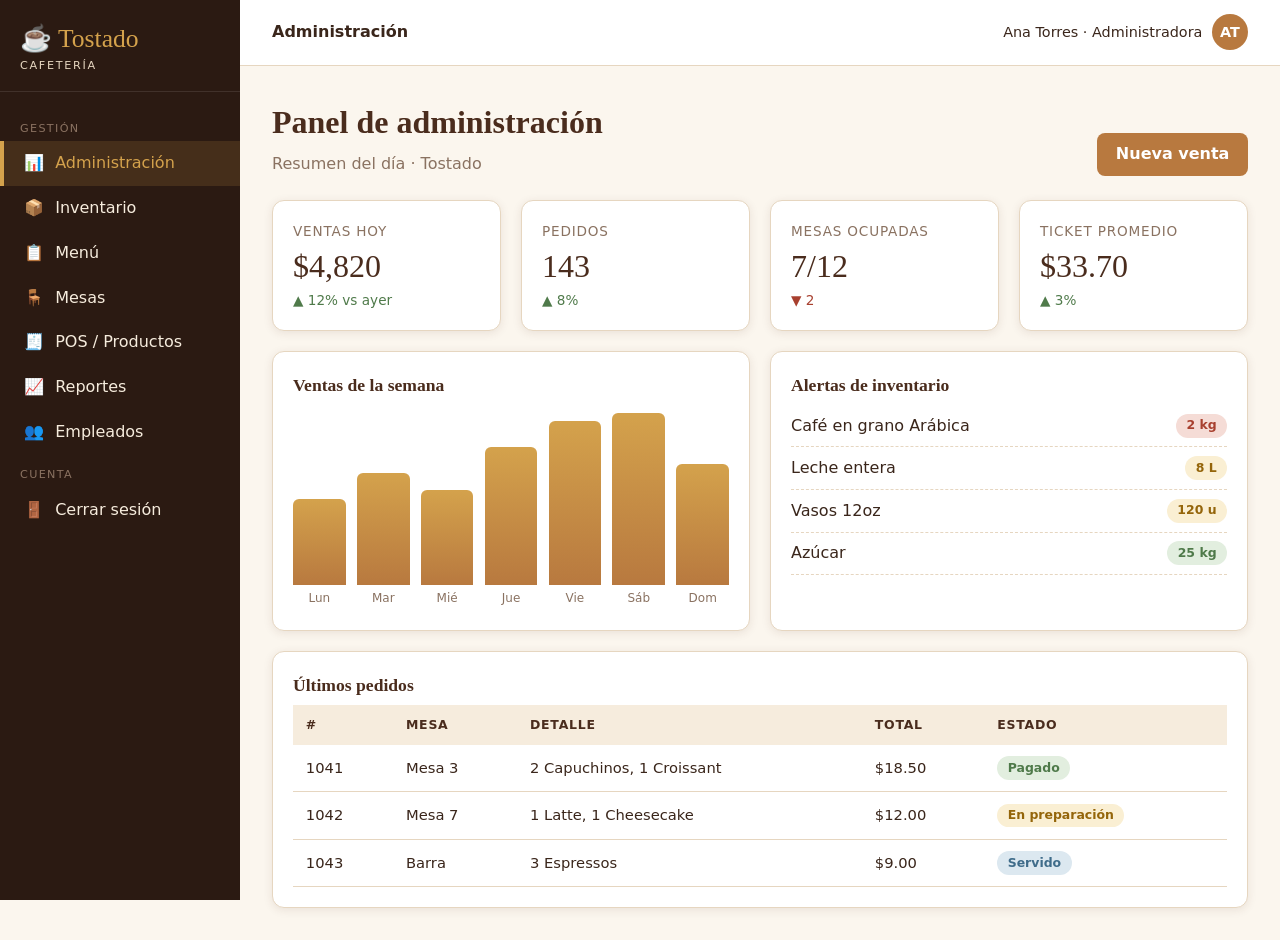
==== admin.html @ 94a6f4e5 "Add Tostado cafeteria frontend (8 pages, styles, README) Co-authored-by: diken02 <154097347+diken02@" ====
<!DOCTYPE html>
<html lang="es">
<head>
<meta charset="UTF-8">
<meta name="viewport" content="width=device-width, initial-scale=1">
<title>Administración · Tostado</title>
<link rel="stylesheet" href="css/styles.css">
</head>
<body data-title="Administración">
<main id="app">
<div class="page-head"><div><h1>Panel de administración</h1><p>Resumen del día · Tostado</p></div><a class="btn" href="pos.html">Nueva venta</a></div>
<div class="grid cols-4">
  <div class="card stat"><div class="label">Ventas hoy</div><div class="value">$4,820</div><div class="delta">▲ 12% vs ayer</div></div>
  <div class="card stat"><div class="label">Pedidos</div><div class="value">143</div><div class="delta">▲ 8%</div></div>
  <div class="card stat"><div class="label">Mesas ocupadas</div><div class="value">7/12</div><div class="delta down">▼ 2</div></div>
  <div class="card stat"><div class="label">Ticket promedio</div><div class="value">$33.70</div><div class="delta">▲ 3%</div></div>
</div>
<div class="grid cols-2" style="margin-top:1.25rem">
  <div class="card"><h3>Ventas de la semana</h3><div class="chart-wrap"><div class="chart"><div style="height:50%"><span>Lun</span></div><div style="height:65%"><span>Mar</span></div><div style="height:55%"><span>Mié</span></div><div style="height:80%"><span>Jue</span></div><div style="height:95%"><span>Vie</span></div><div style="height:100%"><span>Sáb</span></div><div style="height:70%"><span>Dom</span></div></div></div></div>
  <div class="card"><h3>Alertas de inventario</h3><ul class="list"><li>Café en grano Arábica <span class="badge danger">2 kg</span></li><li>Leche entera <span class="badge warn">8 L</span></li><li>Vasos 12oz <span class="badge warn">120 u</span></li><li>Azúcar <span class="badge ok">25 kg</span></li></ul></div>
</div>
<div class="card" style="margin-top:1.25rem"><h3>Últimos pedidos</h3><div class="table-wrap"><table><thead><tr><th>#</th><th>Mesa</th><th>Detalle</th><th>Total</th><th>Estado</th></tr></thead><tbody>
<tr><td>1041</td><td>Mesa 3</td><td>2 Capuchinos, 1 Croissant</td><td>$18.50</td><td><span class="badge ok">Pagado</span></td></tr>
<tr><td>1042</td><td>Mesa 7</td><td>1 Latte, 1 Cheesecake</td><td>$12.00</td><td><span class="badge warn">En preparación</span></td></tr>
<tr><td>1043</td><td>Barra</td><td>3 Espressos</td><td>$9.00</td><td><span class="badge info">Servido</span></td></tr>
</tbody></table></div></div>
</main>
<script src="js/app.js"></script>
</body>
</html>
---- css/styles.css ----
:root{
  --espresso:#2b1a12; --cafe:#4a2c1d; --mocha:#6f4a33; --caramelo:#b8793f; --dorado:#d4a24c;
  --crema:#f6ecdd; --leche:#fbf6ee; --blanco:#fff; --borde:#e6d6c0; --texto:#3a261b; --suave:#8a7261;
  --ok:#4f7a4a; --warn:#c88a1b; --danger:#a8402f; --info:#3f6c8a;
  --radius:12px; --shadow:0 2px 10px rgba(74,44,29,.10);
  --font:"Segoe UI",system-ui,-apple-system,Roboto,"Helvetica Neue",Arial,sans-serif;
  --font-title:Georgia,"Times New Roman",serif;
}
*{box-sizing:border-box}
body{margin:0;font-family:var(--font);background:var(--leche);color:var(--texto);line-height:1.5}
h1,h2,h3{font-family:var(--font-title);color:var(--cafe);margin:0 0 .4rem}
a{color:var(--caramelo)}
.layout{display:flex;min-height:100vh}
.sidebar{width:240px;background:var(--espresso);color:var(--crema);padding:1.25rem 0;flex-shrink:0;position:sticky;top:0;height:100vh;overflow-y:auto}
.brand{font-family:var(--font-title);font-size:1.6rem;padding:0 1.25rem 1rem;color:var(--dorado);border-bottom:1px solid rgba(255,255,255,.1);margin-bottom:1rem}
.brand small{display:block;font-family:var(--font);font-size:.7rem;color:var(--borde);letter-spacing:.15em;text-transform:uppercase}
.nav a{display:flex;gap:.7rem;align-items:center;padding:.65rem 1.25rem;color:var(--crema);text-decoration:none;border-left:4px solid transparent}
.nav a:hover{background:rgba(255,255,255,.07)}
.nav a.active{background:rgba(212,162,76,.15);border-left-color:var(--dorado);color:var(--dorado)}
.nav .sep{padding:.8rem 1.25rem .2rem;font-size:.7rem;text-transform:uppercase;letter-spacing:.12em;color:var(--suave)}
.main{flex:1;min-width:0}
.topbar{display:flex;justify-content:space-between;align-items:center;gap:1rem;padding:.9rem 2rem;background:var(--blanco);border-bottom:1px solid var(--borde)}
.topbar .user{display:flex;align-items:center;gap:.6rem;font-size:.9rem}
.avatar{width:36px;height:36px;border-radius:50%;background:var(--caramelo);color:#fff;display:grid;place-items:center;font-weight:700}
.btn.menu-toggle{display:none}
.content{padding:2rem}
.page-head{display:flex;justify-content:space-between;align-items:flex-end;flex-wrap:wrap;gap:1rem;margin-bottom:1.5rem}
.page-head p{margin:0;color:var(--suave)}
.grid{display:grid;gap:1.25rem}
.grid.cols-4{grid-template-columns:repeat(4,1fr)}
.grid.cols-3{grid-template-columns:repeat(3,1fr)}
.grid.cols-2{grid-template-columns:repeat(2,1fr)}
.card{background:var(--blanco);border:1px solid var(--borde);border-radius:var(--radius);box-shadow:var(--shadow);padding:1.25rem}
.card h3{font-size:1.1rem}
.stat .value{font-family:var(--font-title);font-size:2rem;color:var(--cafe)}
.stat .label{color:var(--suave);font-size:.85rem;text-transform:uppercase;letter-spacing:.06em}
.stat .delta{font-size:.85rem;color:var(--ok)}
.stat .delta.down{color:var(--danger)}
.btn{display:inline-block;border:1px solid transparent;border-radius:8px;padding:.55rem 1.1rem;font:inherit;font-weight:600;cursor:pointer;text-decoration:none;background:var(--caramelo);color:#fff}
.btn:hover{background:var(--mocha)}
.btn.secondary{background:transparent;color:var(--cafe);border-color:var(--mocha)}
.btn.secondary:hover{background:var(--crema)}
.btn.danger{background:var(--danger)}
.btn.sm{padding:.3rem .7rem;font-size:.85rem}
.btn.block{width:100%;text-align:center}
.table-wrap{overflow-x:auto}
table{width:100%;border-collapse:collapse;font-size:.92rem}
th{text-align:left;background:var(--crema);color:var(--cafe);padding:.65rem .8rem;font-size:.78rem;text-transform:uppercase;letter-spacing:.06em}
td{padding:.7rem .8rem;border-bottom:1px solid var(--borde)}
tr:hover td{background:var(--leche)}
.badge{display:inline-block;padding:.15rem .65rem;border-radius:999px;font-size:.78rem;font-weight:600;background:var(--crema);color:var(--cafe)}
.badge.ok{background:#e2eedf;color:var(--ok)}
.badge.warn{background:#faefd3;color:#94650a}
.badge.danger{background:#f5dcd6;color:var(--danger)}
.badge.info{background:#dce8f0;color:var(--info)}
label{display:block;font-size:.85rem;font-weight:600;margin-bottom:.25rem;color:var(--cafe)}
input,select,textarea{width:100%;padding:.55rem .75rem;border:1px solid var(--borde);border-radius:8px;font:inherit;background:var(--leche);color:var(--texto)}
input:focus,select:focus,textarea:focus{outline:2px solid var(--dorado);border-color:var(--dorado)}
.form-row{margin-bottom:1rem}
.form-grid{display:grid;grid-template-columns:repeat(2,1fr);gap:1rem}
.filters{display:flex;gap:.75rem;flex-wrap:wrap;margin-bottom:1rem}
.filters input,.filters select{width:auto;min-width:180px}
.bar{height:10px;background:var(--crema);border-radius:99px;overflow:hidden}
.bar span{display:block;height:100%;background:linear-gradient(90deg,var(--caramelo),var(--dorado))}
.chart{display:flex;align-items:flex-end;gap:.7rem;height:180px;padding-top:.5rem}
.chart div{flex:1;background:linear-gradient(var(--dorado),var(--caramelo));border-radius:6px 6px 0 0;position:relative}
.chart div span{position:absolute;bottom:-1.4rem;left:0;right:0;text-align:center;font-size:.75rem;color:var(--suave)}
.chart-wrap{padding-bottom:1.6rem}
.product{text-align:center}
.product .img{height:90px;border-radius:10px;background:linear-gradient(135deg,var(--crema),var(--borde));display:grid;place-items:center;font-size:2.4rem;margin-bottom:.6rem}
.product .price{font-weight:700;color:var(--caramelo)}
.mesa{text-align:center;border-width:2px}
.mesa .num{font-family:var(--font-title);font-size:1.8rem}
.mesa.libre{border-color:var(--ok)}
.mesa.ocupada{border-color:var(--danger);background:#fbf0ed}
.mesa.reservada{border-color:var(--warn);background:#fdf6e4}
.list{list-style:none;margin:0;padding:0}
.list li{display:flex;justify-content:space-between;padding:.55rem 0;border-bottom:1px dashed var(--borde)}
.login-page{min-height:100vh;display:grid;grid-template-columns:1.1fr 1fr}
.login-hero{background:linear-gradient(160deg,var(--espresso),var(--mocha));color:var(--crema);display:flex;flex-direction:column;justify-content:center;padding:4rem}
.login-hero h1{color:var(--dorado);font-size:3.5rem}
.login-hero p{max-width:28rem;font-size:1.1rem}
.login-form{display:flex;align-items:center;justify-content:center;padding:2rem;background:var(--crema)}
.login-form .card{width:100%;max-width:400px;padding:2rem}
@media(max-width:1024px){
  .grid.cols-4{grid-template-columns:repeat(2,1fr)}
  .grid.cols-3{grid-template-columns:repeat(2,1fr)}
  .sidebar{width:200px}
  .content{padding:1.25rem}
}
@media(max-width:768px){
  .sidebar{position:fixed;left:-260px;z-index:20;transition:left .2s;width:240px}
  .sidebar.open{left:0}
  .btn.menu-toggle{display:inline-block}
  .grid.cols-4,.grid.cols-3,.grid.cols-2,.form-grid{grid-template-columns:1fr}
  .login-page{grid-template-columns:1fr}
  .login-hero{padding:2rem}
  .topbar{padding:.9rem 1rem}
}
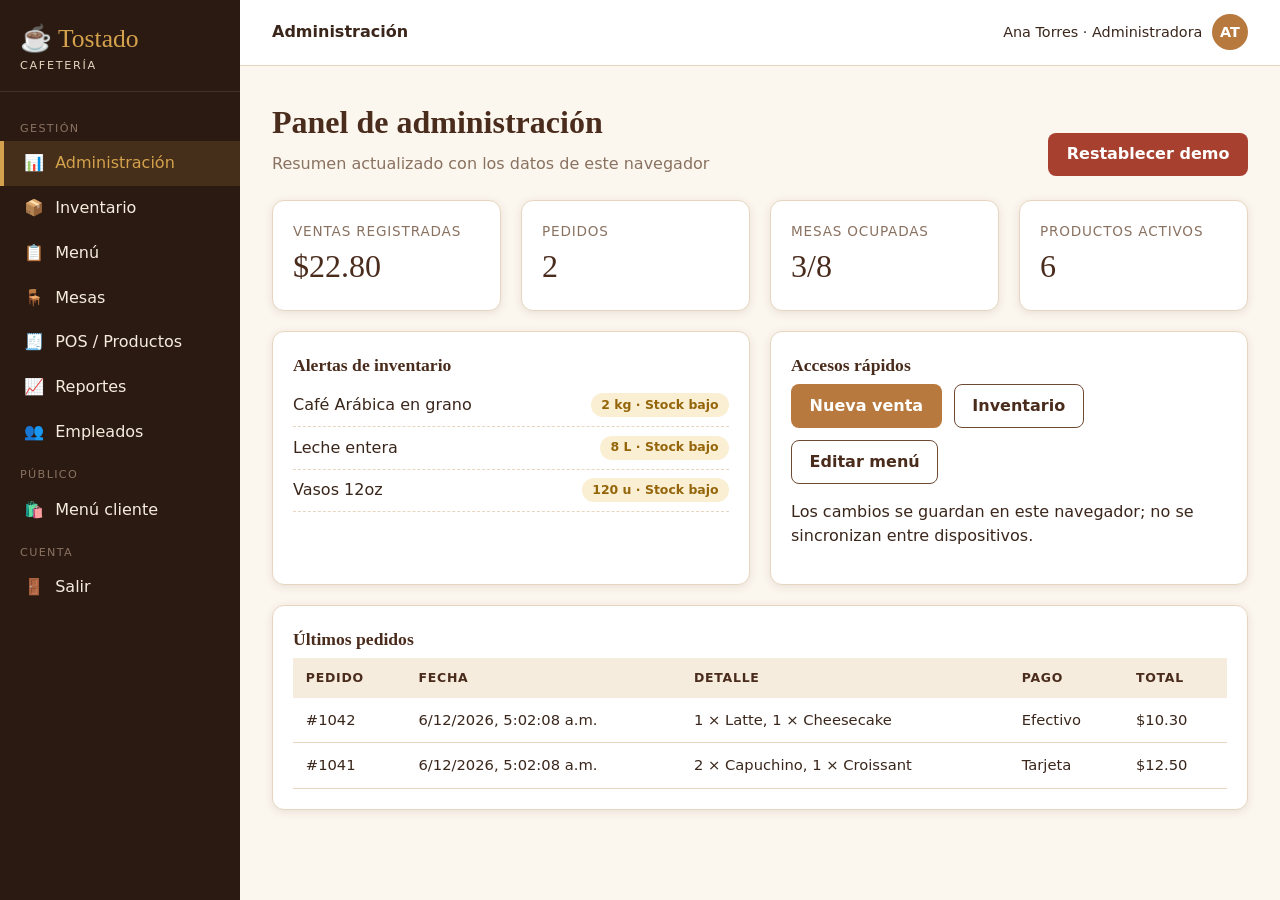
==== commit 3cf5efd9: "Add client menu and functional admin demo Co-authored-by: Copilot <223556219+Copilot@users.noreply.g" ====
--- a/admin.html
+++ b/admin.html
@@ -6,25 +6,10 @@
 <title>Administración · Tostado</title>
 <link rel="stylesheet" href="css/styles.css">
 </head>
-<body data-title="Administración">
-<main id="app">
-<div class="page-head"><div><h1>Panel de administración</h1><p>Resumen del día · Tostado</p></div><a class="btn" href="pos.html">Nueva venta</a></div>
-<div class="grid cols-4">
-  <div class="card stat"><div class="label">Ventas hoy</div><div class="value">$4,820</div><div class="delta">▲ 12% vs ayer</div></div>
-  <div class="card stat"><div class="label">Pedidos</div><div class="value">143</div><div class="delta">▲ 8%</div></div>
-  <div class="card stat"><div class="label">Mesas ocupadas</div><div class="value">7/12</div><div class="delta down">▼ 2</div></div>
-  <div class="card stat"><div class="label">Ticket promedio</div><div class="value">$33.70</div><div class="delta">▲ 3%</div></div>
-</div>
-<div class="grid cols-2" style="margin-top:1.25rem">
-  <div class="card"><h3>Ventas de la semana</h3><div class="chart-wrap"><div class="chart"><div style="height:50%"><span>Lun</span></div><div style="height:65%"><span>Mar</span></div><div style="height:55%"><span>Mié</span></div><div style="height:80%"><span>Jue</span></div><div style="height:95%"><span>Vie</span></div><div style="height:100%"><span>Sáb</span></div><div style="height:70%"><span>Dom</span></div></div></div></div>
-  <div class="card"><h3>Alertas de inventario</h3><ul class="list"><li>Café en grano Arábica <span class="badge danger">2 kg</span></li><li>Leche entera <span class="badge warn">8 L</span></li><li>Vasos 12oz <span class="badge warn">120 u</span></li><li>Azúcar <span class="badge ok">25 kg</span></li></ul></div>
-</div>
-<div class="card" style="margin-top:1.25rem"><h3>Últimos pedidos</h3><div class="table-wrap"><table><thead><tr><th>#</th><th>Mesa</th><th>Detalle</th><th>Total</th><th>Estado</th></tr></thead><tbody>
-<tr><td>1041</td><td>Mesa 3</td><td>2 Capuchinos, 1 Croissant</td><td>$18.50</td><td><span class="badge ok">Pagado</span></td></tr>
-<tr><td>1042</td><td>Mesa 7</td><td>1 Latte, 1 Cheesecake</td><td>$12.00</td><td><span class="badge warn">En preparación</span></td></tr>
-<tr><td>1043</td><td>Barra</td><td>3 Espressos</td><td>$9.00</td><td><span class="badge info">Servido</span></td></tr>
-</tbody></table></div></div>
-</main>
+<body data-title="Administración" data-page="admin">
+<main id="app"></main>
+<script src="js/store.js"></script>
 <script src="js/app.js"></script>
+<script src="js/admin.js"></script>
 </body>
 </html>
--- a/css/styles.css
+++ b/css/styles.css
@@ -92,8 +92,31 @@
   .sidebar{position:fixed;left:-260px;z-index:20;transition:left .2s;width:240px}
   .sidebar.open{left:0}
   .btn.menu-toggle{display:inline-block}
-  .grid.cols-4,.grid.cols-3,.grid.cols-2,.form-grid{grid-template-columns:1fr}
+  .grid.cols-4,.grid.cols-3,.grid.cols-2,.form-grid,.admin-split{grid-template-columns:1fr}
   .login-page{grid-template-columns:1fr}
   .login-hero{padding:2rem}
   .topbar{padding:.9rem 1rem}
 }
+
+.public-nav{position:sticky;top:0;z-index:30;display:flex;align-items:center;justify-content:space-between;gap:1rem;flex-wrap:wrap;padding:.7rem 1.5rem;background:var(--espresso);color:var(--crema)}
+.public-nav .navbar-brand{font-family:var(--font-title);font-size:1.5rem;color:var(--dorado);text-decoration:none}
+.public-nav .navbar-links{display:flex;align-items:center;gap:.3rem;flex-wrap:wrap}
+.public-nav .navbar-links a{color:var(--crema);text-decoration:none;padding:.4rem .7rem;border-radius:8px}
+.public-nav .navbar-links a:hover{background:rgba(255,255,255,.1)}
+.public-nav .navbar-links a.navbar-cta{background:var(--caramelo);color:#fff;font-weight:600}
+.public-main{max-width:1100px;margin:0 auto;padding:1.5rem}
+.menu-cat{margin-bottom:2rem}
+.product .desc{color:var(--suave);margin:.3rem 0 .8rem}
+.product-foot{display:flex;justify-content:space-between;align-items:center;gap:.5rem}
+.admin-split{grid-template-columns:2fr 1fr}
+.cart-panel,.info-panel{margin-top:1.5rem}
+.cart-totals{margin:1rem 0;text-align:right}
+.cart-totals p{margin:.25rem 0}
+.pago{padding:2rem;background:var(--crema);text-align:center}
+.pago-grid{display:grid;grid-template-columns:repeat(auto-fit,minmax(180px,1fr));gap:1rem;max-width:900px;margin:1.5rem auto 0}
+.pago-grid .card{padding:1.5rem}
+.pago-grid .ico{font-size:2.2rem}
+.client-hero{padding:3rem 1.5rem;background:linear-gradient(160deg,var(--espresso),var(--mocha));color:var(--crema);text-align:center}
+.client-hero h1{color:var(--dorado);font-size:3rem}
+.client-hero p{max-width:42rem;margin:.5rem auto 1.25rem}
+@media(max-width:768px){.public-nav{padding:.6rem 1rem}.public-nav .navbar-links a{padding:.3rem .45rem;font-size:.88rem}.client-hero h1{font-size:2.3rem}}
